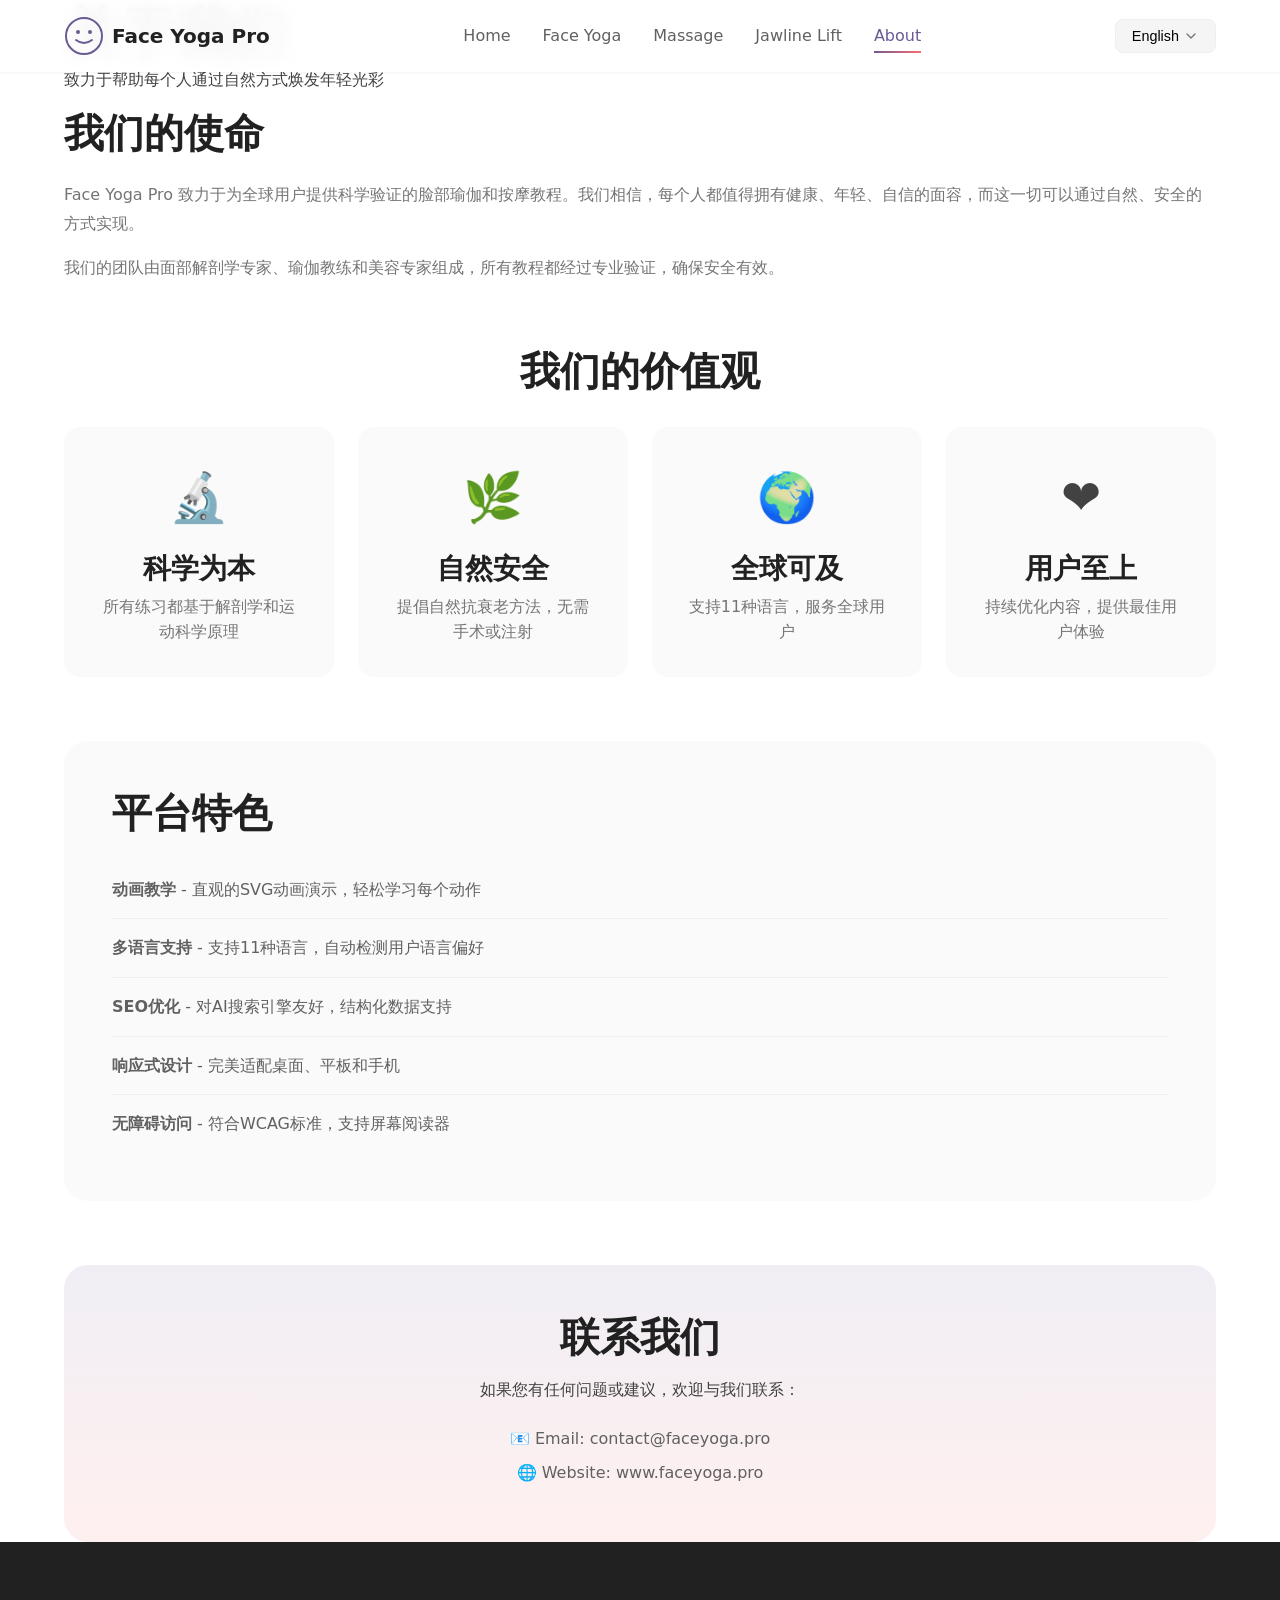
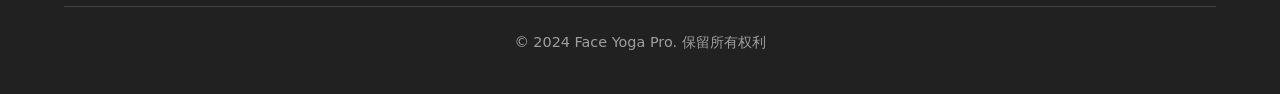
==== about.html @ ce0f595e "feat: Face Yoga Pro - 脸部瑜伽教学网站 - 多语言支持 (11种语言: 中英日韩西法德葡俄阿印) - SVG动画教学演示 - 响应式设计 - SEO优化 (结构化数据, href" ====
<!DOCTYPE html>
<html lang="zh" dir="ltr">
<head>
    <meta charset="UTF-8">
    <meta name="viewport" content="width=device-width, initial-scale=1.0">
    <meta name="description" content="关于Face Yoga Pro - 我们致力于提供科学验证的脸部瑜伽和按摩教程，帮助您自然抗衰老">
    <title>关于我们 - Face Yoga Pro</title>
    
    <link rel="canonical" href="https://faceyoga.pro/about.html">
    <link rel="stylesheet" href="css/style.css">
    
    <script type="application/ld+json">
    {
        "@context": "https://schema.org",
        "@type": "AboutPage",
        "mainEntity": {
            "@type": "Organization",
            "name": "Face Yoga Pro",
            "description": "脸部瑜伽和按摩教学平台",
            "url": "https://faceyoga.pro"
        }
    }
    </script>
</head>
<body>
    <!-- Navigation -->
    <nav class="navbar" role="navigation" aria-label="Main navigation">
        <div class="nav-container">
            <a href="index.html" class="logo" aria-label="Face Yoga Pro Home">
                <svg class="logo-icon" viewBox="0 0 40 40" aria-hidden="true">
                    <circle cx="20" cy="20" r="18" fill="none" stroke="currentColor" stroke-width="2"/>
                    <path d="M12 24 Q20 30 28 24" fill="none" stroke="currentColor" stroke-width="2" stroke-linecap="round"/>
                    <circle cx="14" cy="16" r="2" fill="currentColor"/>
                    <circle cx="26" cy="16" r="2" fill="currentColor"/>
                </svg>
                <span class="logo-text">Face Yoga Pro</span>
            </a>
            
            <button class="mobile-menu-btn" aria-label="Toggle menu" aria-expanded="false">
                <span class="hamburger"></span>
            </button>
            
            <ul class="nav-links" role="menubar">
                <li role="none"><a href="index.html" class="nav-link" data-i18n="nav.home" role="menuitem">首页</a></li>
                <li role="none"><a href="exercises.html" class="nav-link" data-i18n="nav.exercises" role="menuitem">脸部瑜伽</a></li>
                <li role="none"><a href="massage.html" class="nav-link" data-i18n="nav.massage" role="menuitem">按摩手法</a></li>
                <li role="none"><a href="jawline.html" class="nav-link" data-i18n="nav.jawline" role="menuitem">下颌线提升</a></li>
                <li role="none"><a href="about.html" class="nav-link active" data-i18n="nav.about" role="menuitem">关于我们</a></li>
            </ul>
            
            <div class="lang-selector" role="listbox" aria-label="Select language">
                <button class="lang-btn" aria-haspopup="listbox" aria-expanded="false">
                    <span class="current-lang">中文</span>
                    <svg class="chevron" viewBox="0 0 24 24" aria-hidden="true"><path d="M6 9l6 6 6-6"/></svg>
                </button>
                <ul class="lang-dropdown" role="listbox">
                    <li role="option" data-lang="zh" aria-selected="true">中文</li>
                    <li role="option" data-lang="en">English</li>
                    <li role="option" data-lang="ja">日本語</li>
                    <li role="option" data-lang="ko">한국어</li>
                    <li role="option" data-lang="es">Español</li>
                    <li role="option" data-lang="fr">Français</li>
                    <li role="option" data-lang="de">Deutsch</li>
                    <li role="option" data-lang="pt">Português</li>
                    <li role="option" data-lang="ru">Русский</li>
                    <li role="option" data-lang="ar">العربية</li>
                    <li role="option" data-lang="hi">हिन्दी</li>
                </ul>
            </div>
        </div>
    </nav>

    <!-- Page Header -->
    <header class="page-header">
        <div class="container">
            <h1 class="page-title">关于我们</h1>
            <p class="page-subtitle">致力于帮助每个人通过自然方式焕发年轻光彩</p>
        </div>
    </header>

    <!-- Main Content -->
    <main class="main-content">
        <div class="container">
            
            <!-- Mission Section -->
            <section class="about-section">
                <div class="about-content">
                    <h2>我们的使命</h2>
                    <p>Face Yoga Pro 致力于为全球用户提供科学验证的脸部瑜伽和按摩教程。我们相信，每个人都值得拥有健康、年轻、自信的面容，而这一切可以通过自然、安全的方式实现。</p>
                    <p>我们的团队由面部解剖学专家、瑜伽教练和美容专家组成，所有教程都经过专业验证，确保安全有效。</p>
                </div>
            </section>

            <!-- Values Section -->
            <section class="values-section">
                <h2>我们的价值观</h2>
                <div class="values-grid">
                    <div class="value-card">
                        <div class="value-icon">🔬</div>
                        <h3>科学为本</h3>
                        <p>所有练习都基于解剖学和运动科学原理</p>
                    </div>
                    <div class="value-card">
                        <div class="value-icon">🌿</div>
                        <h3>自然安全</h3>
                        <p>提倡自然抗衰老方法，无需手术或注射</p>
                    </div>
                    <div class="value-card">
                        <div class="value-icon">🌍</div>
                        <h3>全球可及</h3>
                        <p>支持11种语言，服务全球用户</p>
                    </div>
                    <div class="value-card">
                        <div class="value-icon">❤️</div>
                        <h3>用户至上</h3>
                        <p>持续优化内容，提供最佳用户体验</p>
                    </div>
                </div>
            </section>

            <!-- Features Section -->
            <section class="features-about">
                <h2>平台特色</h2>
                <ul class="features-list-about">
                    <li>
                        <strong>动画教学</strong> - 直观的SVG动画演示，轻松学习每个动作
                    </li>
                    <li>
                        <strong>多语言支持</strong> - 支持11种语言，自动检测用户语言偏好
                    </li>
                    <li>
                        <strong>SEO优化</strong> - 对AI搜索引擎友好，结构化数据支持
                    </li>
                    <li>
                        <strong>响应式设计</strong> - 完美适配桌面、平板和手机
                    </li>
                    <li>
                        <strong>无障碍访问</strong> - 符合WCAG标准，支持屏幕阅读器
                    </li>
                </ul>
            </section>

            <!-- Contact Section -->
            <section class="contact-section">
                <h2>联系我们</h2>
                <p>如果您有任何问题或建议，欢迎与我们联系：</p>
                <div class="contact-info">
                    <p>📧 Email: contact@faceyoga.pro</p>
                    <p>🌐 Website: www.faceyoga.pro</p>
                </div>
            </section>

        </div>
    </main>

    <!-- Footer -->
    <footer class="footer" role="contentinfo">
        <div class="container">
            <div class="footer-bottom">
                <p>&copy; 2024 Face Yoga Pro. 保留所有权利</p>
            </div>
        </div>
    </footer>

    <script src="js/i18n.js"></script>
    <script src="js/main.js"></script>
    <style>
        .about-section {
            margin-bottom: var(--space-3xl);
        }
        .about-content h2 {
            margin-bottom: var(--space-lg);
        }
        .about-content p {
            color: var(--gray-600);
            line-height: 1.8;
        }
        .values-section {
            margin-bottom: var(--space-3xl);
        }
        .values-section h2 {
            text-align: center;
            margin-bottom: var(--space-xl);
        }
        .values-grid {
            display: grid;
            grid-template-columns: repeat(auto-fit, minmax(200px, 1fr));
            gap: var(--space-lg);
        }
        .value-card {
            text-align: center;
            padding: var(--space-xl);
            background: var(--gray-50);
            border-radius: var(--radius-lg);
        }
        .value-icon {
            font-size: 3rem;
            margin-bottom: var(--space-md);
        }
        .value-card h3 {
            margin-bottom: var(--space-sm);
        }
        .value-card p {
            color: var(--gray-600);
            margin: 0;
        }
        .features-about {
            margin-bottom: var(--space-3xl);
            padding: var(--space-2xl);
            background: var(--gray-50);
            border-radius: var(--radius-xl);
        }
        .features-about h2 {
            margin-bottom: var(--space-lg);
        }
        .features-list-about {
            list-style: none;
        }
        .features-list-about li {
            padding: var(--space-md) 0;
            border-bottom: 1px solid var(--gray-200);
            color: var(--gray-700);
        }
        .features-list-about li:last-child {
            border-bottom: none;
        }
        .contact-section {
            text-align: center;
            padding: var(--space-2xl);
            background: var(--gradient-soft);
            border-radius: var(--radius-xl);
        }
        .contact-section h2 {
            margin-bottom: var(--space-md);
        }
        .contact-info {
            margin-top: var(--space-lg);
        }
        .contact-info p {
            margin: var(--space-sm) 0;
            color: var(--gray-700);
        }
    </style>
</body>
</html>
---- css/style.css ----
/* ========================================
   Face Yoga Pro - Main Stylesheet
   Modern, responsive, accessible design
   ======================================== */

/* CSS Variables */
:root {
    /* Colors */
    --primary: #6B5B95;
    --primary-light: #8B7BB5;
    --primary-dark: #4B3B75;
    --secondary: #FF6B6B;
    --accent: #4ECDC4;
    --success: #4CAF50;
    --warning: #FF9800;
    
    /* Neutrals */
    --white: #FFFFFF;
    --gray-50: #FAFAFA;
    --gray-100: #F5F5F5;
    --gray-200: #EEEEEE;
    --gray-300: #E0E0E0;
    --gray-400: #BDBDBD;
    --gray-500: #9E9E9E;
    --gray-600: #757575;
    --gray-700: #616161;
    --gray-800: #424242;
    --gray-900: #212121;
    --black: #000000;
    
    /* Gradients */
    --gradient-primary: linear-gradient(135deg, #6B5B95 0%, #FF6B6B 100%);
    --gradient-hero: linear-gradient(135deg, #667eea 0%, #764ba2 50%, #f093fb 100%);
    --gradient-soft: linear-gradient(180deg, rgba(107, 91, 149, 0.1) 0%, rgba(255, 107, 107, 0.1) 100%);
    
    /* Typography */
    --font-primary: 'Segoe UI', system-ui, -apple-system, sans-serif;
    --font-display: 'Segoe UI', system-ui, -apple-system, sans-serif;
    
    /* Spacing */
    --space-xs: 0.25rem;
    --space-sm: 0.5rem;
    --space-md: 1rem;
    --space-lg: 1.5rem;
    --space-xl: 2rem;
    --space-2xl: 3rem;
    --space-3xl: 4rem;
    
    /* Border Radius */
    --radius-sm: 4px;
    --radius-md: 8px;
    --radius-lg: 16px;
    --radius-xl: 24px;
    --radius-full: 9999px;
    
    /* Shadows */
    --shadow-sm: 0 1px 2px rgba(0, 0, 0, 0.05);
    --shadow-md: 0 4px 6px rgba(0, 0, 0, 0.1);
    --shadow-lg: 0 10px 15px rgba(0, 0, 0, 0.1);
    --shadow-xl: 0 20px 25px rgba(0, 0, 0, 0.15);
    
    /* Transitions */
    --transition-fast: 150ms ease;
    --transition-base: 250ms ease;
    --transition-slow: 350ms ease;
    
    /* Z-index */
    --z-dropdown: 100;
    --z-sticky: 200;
    --z-fixed: 300;
    --z-modal: 400;
}

/* RTL Support */
[dir="rtl"] {
    direction: rtl;
    text-align: right;
}

/* Reset & Base */
*, *::before, *::after {
    box-sizing: border-box;
    margin: 0;
    padding: 0;
}

html {
    font-size: 16px;
    scroll-behavior: smooth;
    -webkit-text-size-adjust: 100%;
}

body {
    font-family: var(--font-primary);
    font-size: 1rem;
    line-height: 1.6;
    color: var(--gray-800);
    background-color: var(--white);
    min-height: 100vh;
    overflow-x: hidden;
}

/* Focus styles for accessibility */
:focus-visible {
    outline: 3px solid var(--primary);
    outline-offset: 2px;
}

/* Skip link for accessibility */
.skip-link {
    position: absolute;
    top: -40px;
    left: 0;
    background: var(--primary);
    color: var(--white);
    padding: var(--space-sm) var(--space-md);
    z-index: var(--z-modal);
    transition: top var(--transition-fast);
}

.skip-link:focus {
    top: 0;
}

/* Container */
.container {
    width: 100%;
    max-width: 1200px;
    margin: 0 auto;
    padding: 0 var(--space-lg);
}

/* Typography */
h1, h2, h3, h4, h5, h6 {
    font-family: var(--font-display);
    font-weight: 700;
    line-height: 1.2;
    color: var(--gray-900);
}

h1 { font-size: clamp(2rem, 5vw, 3.5rem); }
h2 { font-size: clamp(1.5rem, 4vw, 2.5rem); }
h3 { font-size: clamp(1.25rem, 3vw, 1.75rem); }
h4 { font-size: clamp(1.1rem, 2.5vw, 1.25rem); }

p {
    margin-bottom: var(--space-md);
}

a {
    color: var(--primary);
    text-decoration: none;
    transition: color var(--transition-fast);
}

a:hover {
    color: var(--primary-dark);
}

/* ========================================
   Navigation
   ======================================== */
.navbar {
    position: fixed;
    top: 0;
    left: 0;
    right: 0;
    background: rgba(255, 255, 255, 0.95);
    backdrop-filter: blur(10px);
    -webkit-backdrop-filter: blur(10px);
    box-shadow: var(--shadow-sm);
    z-index: var(--z-sticky);
    transition: all var(--transition-base);
}

.navbar.scrolled {
    box-shadow: var(--shadow-md);
}

.nav-container {
    display: flex;
    align-items: center;
    justify-content: space-between;
    max-width: 1200px;
    margin: 0 auto;
    padding: var(--space-md) var(--space-lg);
}

.logo {
    display: flex;
    align-items: center;
    gap: var(--space-sm);
    font-weight: 700;
    font-size: 1.25rem;
    color: var(--gray-900);
}

.logo-icon {
    width: 40px;
    height: 40px;
    color: var(--primary);
}

.nav-links {
    display: flex;
    align-items: center;
    gap: var(--space-xl);
    list-style: none;
}

.nav-link {
    position: relative;
    font-weight: 500;
    color: var(--gray-700);
    padding: var(--space-sm) 0;
    transition: color var(--transition-fast);
}

.nav-link::after {
    content: '';
    position: absolute;
    bottom: 0;
    left: 0;
    width: 0;
    height: 2px;
    background: var(--gradient-primary);
    transition: width var(--transition-base);
}

.nav-link:hover,
.nav-link.active {
    color: var(--primary);
}

.nav-link:hover::after,
.nav-link.active::after {
    width: 100%;
}

/* Language Selector */
.lang-selector {
    position: relative;
}

.lang-btn {
    display: flex;
    align-items: center;
    gap: var(--space-xs);
    padding: var(--space-sm) var(--space-md);
    background: var(--gray-100);
    border: 1px solid var(--gray-200);
    border-radius: var(--radius-md);
    cursor: pointer;
    font-size: 0.9rem;
    transition: all var(--transition-fast);
}

.lang-btn:hover {
    background: var(--gray-200);
}

.chevron {
    width: 16px;
    height: 16px;
    fill: none;
    stroke: var(--gray-600);
    stroke-width: 2;
    stroke-linecap: round;
    stroke-linejoin: round;
    transition: transform var(--transition-fast);
}

.lang-btn[aria-expanded="true"] .chevron {
    transform: rotate(180deg);
}

.lang-dropdown {
    position: absolute;
    top: calc(100% + var(--space-sm));
    right: 0;
    min-width: 150px;
    background: var(--white);
    border: 1px solid var(--gray-200);
    border-radius: var(--radius-md);
    box-shadow: var(--shadow-lg);
    list-style: none;
    opacity: 0;
    visibility: hidden;
    transform: translateY(-10px);
    transition: all var(--transition-fast);
    z-index: var(--z-dropdown);
}

.lang-dropdown.open {
    opacity: 1;
    visibility: visible;
    transform: translateY(0);
}

.lang-dropdown li {
    padding: var(--space-sm) var(--space-md);
    cursor: pointer;
    transition: background var(--transition-fast);
}

.lang-dropdown li:hover {
    background: var(--gray-100);
}

.lang-dropdown li[aria-selected="true"] {
    background: var(--primary);
    color: var(--white);
}

/* Mobile Menu */
.mobile-menu-btn {
    display: none;
    flex-direction: column;
    justify-content: center;
    align-items: center;
    width: 40px;
    height: 40px;
    background: transparent;
    border: none;
    cursor: pointer;
}

.hamburger {
    position: relative;
    width: 24px;
    height: 2px;
    background: var(--gray-800);
    transition: all var(--transition-fast);
}

.hamburger::before,
.hamburger::after {
    content: '';
    position: absolute;
    width: 24px;
    height: 2px;
    background: var(--gray-800);
    transition: all var(--transition-fast);
}

.hamburger::before { top: -8px; }
.hamburger::after { bottom: -8px; }

.mobile-menu-btn[aria-expanded="true"] .hamburger {
    background: transparent;
}

.mobile-menu-btn[aria-expanded="true"] .hamburger::before {
    top: 0;
    transform: rotate(45deg);
}

.mobile-menu-btn[aria-expanded="true"] .hamburger::after {
    bottom: 0;
    transform: rotate(-45deg);
}

/* ========================================
   Hero Section
   ======================================== */
.hero {
    position: relative;
    min-height: 100vh;
    display: flex;
    align-items: center;
    justify-content: center;
    padding: calc(80px + var(--space-3xl)) var(--space-lg) var(--space-3xl);
    overflow: hidden;
}

.hero-bg {
    position: absolute;
    inset: 0;
    z-index: -1;
}

.hero-gradient {
    position: absolute;
    inset: 0;
    background: var(--gradient-hero);
    opacity: 0.1;
}

.hero-particles {
    position: absolute;
    inset: 0;
    background-image: 
        radial-gradient(circle at 20% 30%, rgba(107, 91, 149, 0.2) 0%, transparent 50%),
        radial-gradient(circle at 80% 70%, rgba(255, 107, 107, 0.2) 0%, transparent 50%);
    animation: float 20s ease-in-out infinite;
}

@keyframes float {
    0%, 100% { transform: translateY(0) rotate(0deg); }
    50% { transform: translateY(-20px) rotate(5deg); }
}

.hero-content {
    text-align: center;
    max-width: 800px;
}

.hero-title {
    margin-bottom: var(--space-lg);
    background: var(--gradient-primary);
    -webkit-background-clip: text;
    -webkit-text-fill-color: transparent;
    background-clip: text;
}

.hero-subtitle {
    font-size: clamp(1rem, 2.5vw, 1.25rem);
    color: var(--gray-600);
    margin-bottom: var(--space-xl);
    max-width: 600px;
    margin-left: auto;
    margin-right: auto;
}

.cta-btn {
    display: inline-flex;
    align-items: center;
    gap: var(--space-sm);
    padding: var(--space-md) var(--space-2xl);
    background: var(--gradient-primary);
    color: var(--white);
    font-weight: 600;
    font-size: 1.1rem;
    border-radius: var(--radius-full);
    box-shadow: var(--shadow-lg);
    transition: all var(--transition-base);
}

.cta-btn:hover {
    transform: translateY(-2px);
    box-shadow: var(--shadow-xl);
    color: var(--white);
}

/* Hero Animation */
.hero-animation {
    margin-top: var(--space-2xl);
}

.face-svg {
    width: 200px;
    height: 250px;
}

.face-outline {
    fill: var(--gray-100);
    stroke: var(--primary);
    stroke-width: 2;
}

.eye-left, .eye-right {
    fill: var(--white);
    stroke: var(--gray-400);
    stroke-width: 1;
}

.pupil-left, .pupil-right {
    fill: var(--gray-800);
    animation: blink 4s infinite;
}

@keyframes blink {
    0%, 90%, 100% { transform: scaleY(1); }
    95% { transform: scaleY(0.1); }
}

.eyebrow {
    fill: none;
    stroke: var(--gray-600);
    stroke-width: 2;
    stroke-linecap: round;
    animation: eyebrow-raise 3s ease-in-out infinite;
}

@keyframes eyebrow-raise {
    0%, 100% { transform: translateY(0); }
    50% { transform: translateY(-5px); }
}

.nose {
    fill: none;
    stroke: var(--gray-400);
    stroke-width: 1.5;
}

.mouth {
    fill: none;
    stroke: var(--secondary);
    stroke-width: 2;
    stroke-linecap: round;
    animation: smile 2s ease-in-out infinite;
}

@keyframes smile {
    0%, 100% { d: path("M75 165 Q100 180 125 165"); }
    50% { d: path("M75 165 Q100 190 125 165"); }
}

.jawline-highlight {
    fill: none;
    stroke: var(--accent);
    stroke-width: 2;
    stroke-dasharray: 5, 5;
    animation: dash 2s linear infinite;
}

@keyframes dash {
    to { stroke-dashoffset: -10; }
}

.massage-circle {
    fill: none;
    stroke: var(--primary);
    stroke-width: 2;
    opacity: 0;
    animation: pulse-circle 3s ease-out infinite;
}

.mc2 { animation-delay: 1s; }
.mc3 { animation-delay: 2s; }

@keyframes pulse-circle {
    0% {
        opacity: 0.8;
        transform: scale(0.8);
    }
    100% {
        opacity: 0;
        transform: scale(1.5);
    }
}

/* ========================================
   Features Section
   ======================================== */
.features {
    padding: var(--space-3xl) 0;
    background: var(--gray-50);
}

.section-title {
    text-align: center;
    margin-bottom: var(--space-md);
}

.section-subtitle {
    text-align: center;
    color: var(--gray-600);
    margin-bottom: var(--space-2xl);
    max-width: 600px;
    margin-left: auto;
    margin-right: auto;
}

.features-grid {
    display: grid;
    grid-template-columns: repeat(auto-fit, minmax(250px, 1fr));
    gap: var(--space-xl);
}

.feature-card {
    background: var(--white);
    padding: var(--space-xl);
    border-radius: var(--radius-lg);
    box-shadow: var(--shadow-md);
    text-align: center;
    transition: all var(--transition-base);
}

.feature-card:hover {
    transform: translateY(-5px);
    box-shadow: var(--shadow-xl);
}

.feature-icon {
    width: 64px;
    height: 64px;
    margin: 0 auto var(--space-lg);
    color: var(--primary);
}

.feature-title {
    margin-bottom: var(--space-sm);
    font-size: 1.25rem;
}

.feature-desc {
    color: var(--gray-600);
    margin-bottom: 0;
}

/* ========================================
   Exercises Section
   ======================================== */
.exercises-section {
    padding: var(--space-3xl) 0;
}

.exercises-grid {
    display: grid;
    grid-template-columns: repeat(auto-fit, minmax(280px, 1fr));
    gap: var(--space-xl);
}

.exercise-card {
    position: relative;
    background: var(--white);
    border-radius: var(--radius-lg);
    box-shadow: var(--shadow-md);
    overflow: hidden;
    transition: all var(--transition-base);
}

.exercise-card:hover {
    transform: translateY(-5px);
    box-shadow: var(--shadow-xl);
}

.exercise-animation {
    padding: var(--space-xl);
    background: var(--gradient-soft);
    display: flex;
    justify-content: center;
    align-items: center;
}

.exercise-svg {
    width: 120px;
    height: 120px;
}

.face-base {
    fill: var(--gray-100);
    stroke: var(--gray-300);
    stroke-width: 1;
}

/* Jawline Exercise Animation */
.jaw-path {
    fill: none;
    stroke: var(--primary);
    stroke-width: 2;
    animation: jaw-lift 2s ease-in-out infinite;
}

@keyframes jaw-lift {
    0%, 100% { d: path("M25 55 Q25 95 60 100 Q95 95 95 55"); }
    50% { d: path("M25 55 Q25 90 60 93 Q95 90 95 55"); }
}

.lift-arrow {
    animation: arrow-up 1.5s ease-in-out infinite;
}

@keyframes arrow-up {
    0%, 100% { transform: translateY(0); opacity: 1; }
    50% { transform: translateY(-10px); opacity: 0.5; }
}

.pulse-circle {
    fill: none;
    stroke: var(--success);
    stroke-width: 2;
    animation: pulse 2s ease-out infinite;
}

@keyframes pulse {
    0% { transform: scale(0.8); opacity: 1; }
    100% { transform: scale(1.5); opacity: 0; }
}

/* Forehead Exercise Animation */
.forehead-line {
    fill: none;
    stroke: var(--gray-400);
    stroke-width: 1.5;
    animation: wrinkle 2s ease-in-out infinite;
}

.fl2 { animation-delay: 0.5s; }

@keyframes wrinkle {
    0%, 100% { opacity: 1; }
    50% { opacity: 0.3; }
}

.smooth-motion {
    animation: smooth 3s ease-in-out infinite;
}

@keyframes smooth {
    0% { stroke-dashoffset: 0; }
    100% { stroke-dashoffset: -50; }
}

/* Cheek Exercise Animation */
.cheek-left, .cheek-right {
    fill: rgba(233, 30, 99, 0.2);
    stroke: var(--secondary);
    stroke-width: 1;
    animation: cheek-pulse 2s ease-in-out infinite;
}

.cheek-right { animation-delay: 0.5s; }

@keyframes cheek-pulse {
    0%, 100% { transform: translateY(0); }
    50% { transform: translateY(-5px); }
}

.cheek-lift {
    stroke-linecap: round;
    animation: lift-line 1.5s ease-in-out infinite;
}

.cl2 { animation-delay: 0.3s; }

@keyframes lift-line {
    0%, 100% { stroke-dasharray: 0, 20; }
    50% { stroke-dasharray: 20, 0; }
}

/* Eye Exercise Animation */
.eye-socket {
    fill: rgba(156, 39, 176, 0.1);
    stroke: var(--gray-400);
    stroke-width: 1;
}

.cool-circle {
    fill: none;
    stroke: var(--accent);
    stroke-width: 2;
    opacity: 0;
    animation: cool-pulse 2s ease-out infinite;
}

.cc2 { animation-delay: 1s; }

@keyframes cool-pulse {
    0% { transform: scale(0.5); opacity: 0.8; }
    100% { transform: scale(1.5); opacity: 0; }
}

.exercise-info {
    display: flex;
    gap: var(--space-sm);
    padding: var(--space-md) var(--space-lg);
    border-bottom: 1px solid var(--gray-200);
}

.exercise-level {
    padding: var(--space-xs) var(--space-sm);
    border-radius: var(--radius-sm);
    font-size: 0.75rem;
    font-weight: 600;
    text-transform: uppercase;
}

.exercise-level.beginner {
    background: rgba(76, 175, 80, 0.1);
    color: var(--success);
}

.exercise-level.intermediate {
    background: rgba(255, 152, 0, 0.1);
    color: var(--warning);
}

.exercise-duration {
    color: var(--gray-500);
    font-size: 0.85rem;
}

.exercise-name {
    padding: var(--space-md) var(--space-lg) var(--space-sm);
    font-size: 1.1rem;
}

.exercise-desc {
    padding: 0 var(--space-lg);
    color: var(--gray-600);
    font-size: 0.9rem;
    margin-bottom: var(--space-md);
}

.exercise-link {
    display: block;
    padding: var(--space-md) var(--space-lg);
    background: var(--gray-50);
    color: var(--primary);
    font-weight: 600;
    text-align: center;
    transition: all var(--transition-fast);
}

.exercise-link:hover {
    background: var(--primary);
    color: var(--white);
}

.view-all-container {
    text-align: center;
    margin-top: var(--space-2xl);
}

.view-all-btn {
    display: inline-block;
    padding: var(--space-md) var(--space-2xl);
    border: 2px solid var(--primary);
    border-radius: var(--radius-full);
    color: var(--primary);
    font-weight: 600;
    transition: all var(--transition-fast);
}

.view-all-btn:hover {
    background: var(--primary);
    color: var(--white);
}

/* ========================================
   How to Start Section
   ======================================== */
.how-to-start {
    padding: var(--space-3xl) 0;
    background: var(--gradient-soft);
}

.steps-container {
    display: flex;
    flex-wrap: wrap;
    justify-content: center;
    align-items: flex-start;
    gap: var(--space-lg);
    max-width: 900px;
    margin: 0 auto;
}

.step {
    flex: 1;
    min-width: 200px;
    max-width: 280px;
    text-align: center;
}

.step-number {
    width: 60px;
    height: 60px;
    margin: 0 auto var(--space-lg);
    background: var(--gradient-primary);
    color: var(--white);
    font-size: 1.5rem;
    font-weight: 700;
    border-radius: var(--radius-full);
    display: flex;
    align-items: center;
    justify-content: center;
}

.step-title {
    margin-bottom: var(--space-sm);
}

.step-desc {
    color: var(--gray-600);
    margin-bottom: 0;
}

.step-connector {
    display: none;
    width: 50px;
    height: 2px;
    background: var(--gray-300);
    margin-top: 30px;
}

@media (min-width: 768px) {
    .step-connector {
        display: block;
    }
}

/* ========================================
   Footer
   ======================================== */
.footer {
    background: var(--gray-900);
    color: var(--gray-300);
    padding: var(--space-3xl) 0 var(--space-lg);
}

.footer-content {
    display: grid;
    grid-template-columns: 1fr auto;
    gap: var(--space-2xl);
    margin-bottom: var(--space-2xl);
}

.footer-logo {
    display: flex;
    align-items: center;
    gap: var(--space-sm);
    color: var(--white);
    font-weight: 700;
    font-size: 1.25rem;
    margin-bottom: var(--space-md);
}

.footer-logo .logo-icon {
    color: var(--primary-light);
}

.footer-tagline {
    color: var(--gray-400);
    margin-bottom: 0;
}

.footer-links {
    display: flex;
    gap: var(--space-3xl);
}

.footer-column h4 {
    color: var(--white);
    margin-bottom: var(--space-md);
    font-size: 1rem;
}

.footer-column ul {
    list-style: none;
}

.footer-column li {
    margin-bottom: var(--space-sm);
}

.footer-column a {
    color: var(--gray-400);
    transition: color var(--transition-fast);
}

.footer-column a:hover {
    color: var(--white);
}

.footer-bottom {
    padding-top: var(--space-lg);
    border-top: 1px solid var(--gray-800);
    text-align: center;
    color: var(--gray-500);
    font-size: 0.9rem;
}

/* ========================================
   Responsive Design
   ======================================== */
@media (max-width: 768px) {
    .mobile-menu-btn {
        display: flex;
    }
    
    .nav-links {
        position: fixed;
        top: 72px;
        left: 0;
        right: 0;
        flex-direction: column;
        background: var(--white);
        padding: var(--space-lg);
        box-shadow: var(--shadow-lg);
        transform: translateY(-100%);
        opacity: 0;
        visibility: hidden;
        transition: all var(--transition-base);
    }
    
    .nav-links.open {
        transform: translateY(0);
        opacity: 1;
        visibility: visible;
    }
    
    .lang-selector {
        position: static;
    }
    
    .lang-dropdown {
        right: var(--space-lg);
        left: var(--space-lg);
    }
    
    .hero {
        padding-top: calc(100px + var(--space-xl));
    }
    
    .features-grid,
    .exercises-grid {
        grid-template-columns: 1fr;
    }
    
    .footer-content {
        grid-template-columns: 1fr;
        text-align: center;
    }
    
    .footer-links {
        justify-content: center;
    }
}

@media (max-width: 480px) {
    .container {
        padding: 0 var(--space-md);
    }
    
    .hero-title {
        font-size: 1.75rem;
    }
    
    .cta-btn {
        padding: var(--space-md) var(--space-xl);
        font-size: 1rem;
    }
    
    .face-svg {
        width: 150px;
        height: 180px;
    }
}

/* ========================================
   Print Styles
   ======================================== */
@media print {
    .navbar,
    .hero-animation,
    .lang-selector,
    .cta-btn {
        display: none;
    }
    
    .hero {
        min-height: auto;
        padding: var(--space-xl);
    }
    
    body {
        font-size: 12pt;
    }
}

/* ========================================
   Reduced Motion
   ======================================== */
@media (prefers-reduced-motion: reduce) {
    *,
    *::before,
    *::after {
        animation-duration: 0.01ms !important;
        animation-iteration-count: 1 !important;
        transition-duration: 0.01ms !important;
    }
    
    html {
        scroll-behavior: auto;
    }
}
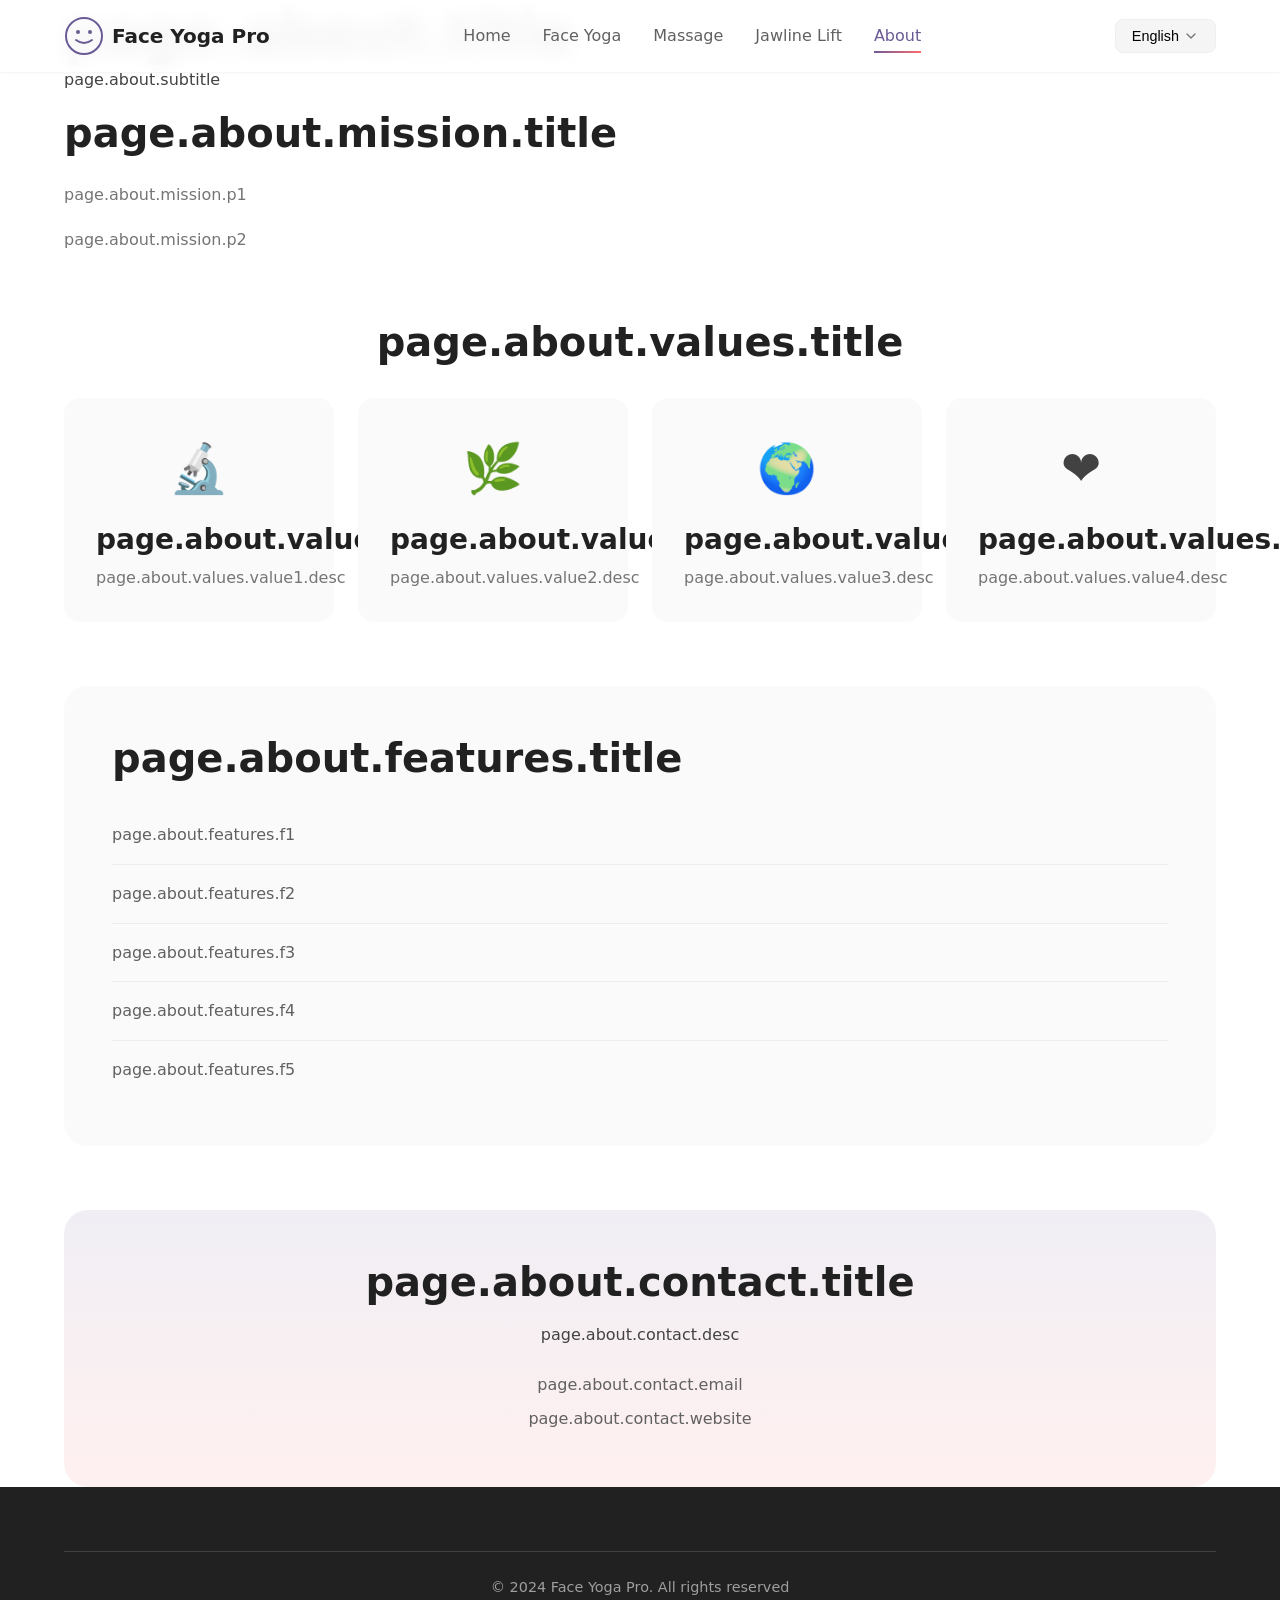
==== commit dc3c27df: "fix: 添加完整多语言支持 - 修复 about.html: 所有文本添加 data-i18n 属性 - 修复 massage.html: 添加完整的按摩步骤、穴位、工具多语言支持 - 修复 jaw" ====
--- a/about.html
+++ b/about.html
@@ -4,9 +4,13 @@
     <meta charset="UTF-8">
     <meta name="viewport" content="width=device-width, initial-scale=1.0">
     <meta name="description" content="关于Face Yoga Pro - 我们致力于提供科学验证的脸部瑜伽和按摩教程，帮助您自然抗衰老">
-    <title>关于我们 - Face Yoga Pro</title>
+    <title data-i18n="page.about.title">关于我们 - Face Yoga Pro</title>
     
     <link rel="canonical" href="https://faceyoga.pro/about.html">
+    <link rel="alternate" hreflang="zh" href="https://faceyoga.pro/about.html?lang=zh">
+    <link rel="alternate" hreflang="en" href="https://faceyoga.pro/about.html?lang=en">
+    <link rel="alternate" hreflang="ja" href="https://faceyoga.pro/about.html?lang=ja">
+    <link rel="alternate" hreflang="ko" href="https://faceyoga.pro/about.html?lang=ko">
     <link rel="stylesheet" href="css/style.css">
     
     <script type="application/ld+json">
@@ -73,8 +77,8 @@
     <!-- Page Header -->
     <header class="page-header">
         <div class="container">
-            <h1 class="page-title">关于我们</h1>
-            <p class="page-subtitle">致力于帮助每个人通过自然方式焕发年轻光彩</p>
+            <h1 class="page-title" data-i18n="page.about.title">关于我们</h1>
+            <p class="page-subtitle" data-i18n="page.about.subtitle">致力于帮助每个人通过自然方式焕发年轻光彩</p>
         </div>
     </header>
 
@@ -85,56 +89,56 @@
             <!-- Mission Section -->
             <section class="about-section">
                 <div class="about-content">
-                    <h2>我们的使命</h2>
-                    <p>Face Yoga Pro 致力于为全球用户提供科学验证的脸部瑜伽和按摩教程。我们相信，每个人都值得拥有健康、年轻、自信的面容，而这一切可以通过自然、安全的方式实现。</p>
-                    <p>我们的团队由面部解剖学专家、瑜伽教练和美容专家组成，所有教程都经过专业验证，确保安全有效。</p>
+                    <h2 data-i18n="page.about.mission.title">我们的使命</h2>
+                    <p data-i18n="page.about.mission.p1">Face Yoga Pro 致力于为全球用户提供科学验证的脸部瑜伽和按摩教程。我们相信，每个人都值得拥有健康、年轻、自信的面容，而这一切可以通过自然、安全的方式实现。</p>
+                    <p data-i18n="page.about.mission.p2">我们的团队由面部解剖学专家、瑜伽教练和美容专家组成，所有教程都经过专业验证，确保安全有效。</p>
                 </div>
             </section>
 
             <!-- Values Section -->
             <section class="values-section">
-                <h2>我们的价值观</h2>
+                <h2 data-i18n="page.about.values.title">我们的价值观</h2>
                 <div class="values-grid">
                     <div class="value-card">
                         <div class="value-icon">🔬</div>
-                        <h3>科学为本</h3>
-                        <p>所有练习都基于解剖学和运动科学原理</p>
+                        <h3 data-i18n="page.about.values.value1.title">科学为本</h3>
+                        <p data-i18n="page.about.values.value1.desc">所有练习都基于解剖学和运动科学原理</p>
                     </div>
                     <div class="value-card">
                         <div class="value-icon">🌿</div>
-                        <h3>自然安全</h3>
-                        <p>提倡自然抗衰老方法，无需手术或注射</p>
+                        <h3 data-i18n="page.about.values.value2.title">自然安全</h3>
+                        <p data-i18n="page.about.values.value2.desc">提倡自然抗衰老方法，无需手术或注射</p>
                     </div>
                     <div class="value-card">
                         <div class="value-icon">🌍</div>
-                        <h3>全球可及</h3>
-                        <p>支持11种语言，服务全球用户</p>
+                        <h3 data-i18n="page.about.values.value3.title">全球可及</h3>
+                        <p data-i18n="page.about.values.value3.desc">支持11种语言，服务全球用户</p>
                     </div>
                     <div class="value-card">
                         <div class="value-icon">❤️</div>
-                        <h3>用户至上</h3>
-                        <p>持续优化内容，提供最佳用户体验</p>
+                        <h3 data-i18n="page.about.values.value4.title">用户至上</h3>
+                        <p data-i18n="page.about.values.value4.desc">持续优化内容，提供最佳用户体验</p>
                     </div>
                 </div>
             </section>
 
             <!-- Features Section -->
             <section class="features-about">
-                <h2>平台特色</h2>
+                <h2 data-i18n="page.about.features.title">平台特色</h2>
                 <ul class="features-list-about">
-                    <li>
+                    <li data-i18n="page.about.features.f1">
                         <strong>动画教学</strong> - 直观的SVG动画演示，轻松学习每个动作
                     </li>
-                    <li>
+                    <li data-i18n="page.about.features.f2">
                         <strong>多语言支持</strong> - 支持11种语言，自动检测用户语言偏好
                     </li>
-                    <li>
+                    <li data-i18n="page.about.features.f3">
                         <strong>SEO优化</strong> - 对AI搜索引擎友好，结构化数据支持
                     </li>
-                    <li>
+                    <li data-i18n="page.about.features.f4">
                         <strong>响应式设计</strong> - 完美适配桌面、平板和手机
                     </li>
-                    <li>
+                    <li data-i18n="page.about.features.f5">
                         <strong>无障碍访问</strong> - 符合WCAG标准，支持屏幕阅读器
                     </li>
                 </ul>
@@ -142,11 +146,11 @@
 
             <!-- Contact Section -->
             <section class="contact-section">
-                <h2>联系我们</h2>
-                <p>如果您有任何问题或建议，欢迎与我们联系：</p>
+                <h2 data-i18n="page.about.contact.title">联系我们</h2>
+                <p data-i18n="page.about.contact.desc">如果您有任何问题或建议，欢迎与我们联系：</p>
                 <div class="contact-info">
-                    <p>📧 Email: contact@faceyoga.pro</p>
-                    <p>🌐 Website: www.faceyoga.pro</p>
+                    <p data-i18n="page.about.contact.email">📧 Email: contact@faceyoga.pro</p>
+                    <p data-i18n="page.about.contact.website">🌐 Website: www.faceyoga.pro</p>
                 </div>
             </section>
 
@@ -157,7 +161,7 @@
     <footer class="footer" role="contentinfo">
         <div class="container">
             <div class="footer-bottom">
-                <p>&copy; 2024 Face Yoga Pro. 保留所有权利</p>
+                <p>&copy; 2024 Face Yoga Pro. <span data-i18n="footer.rights">保留所有权利</span></p>
             </div>
         </div>
     </footer>
